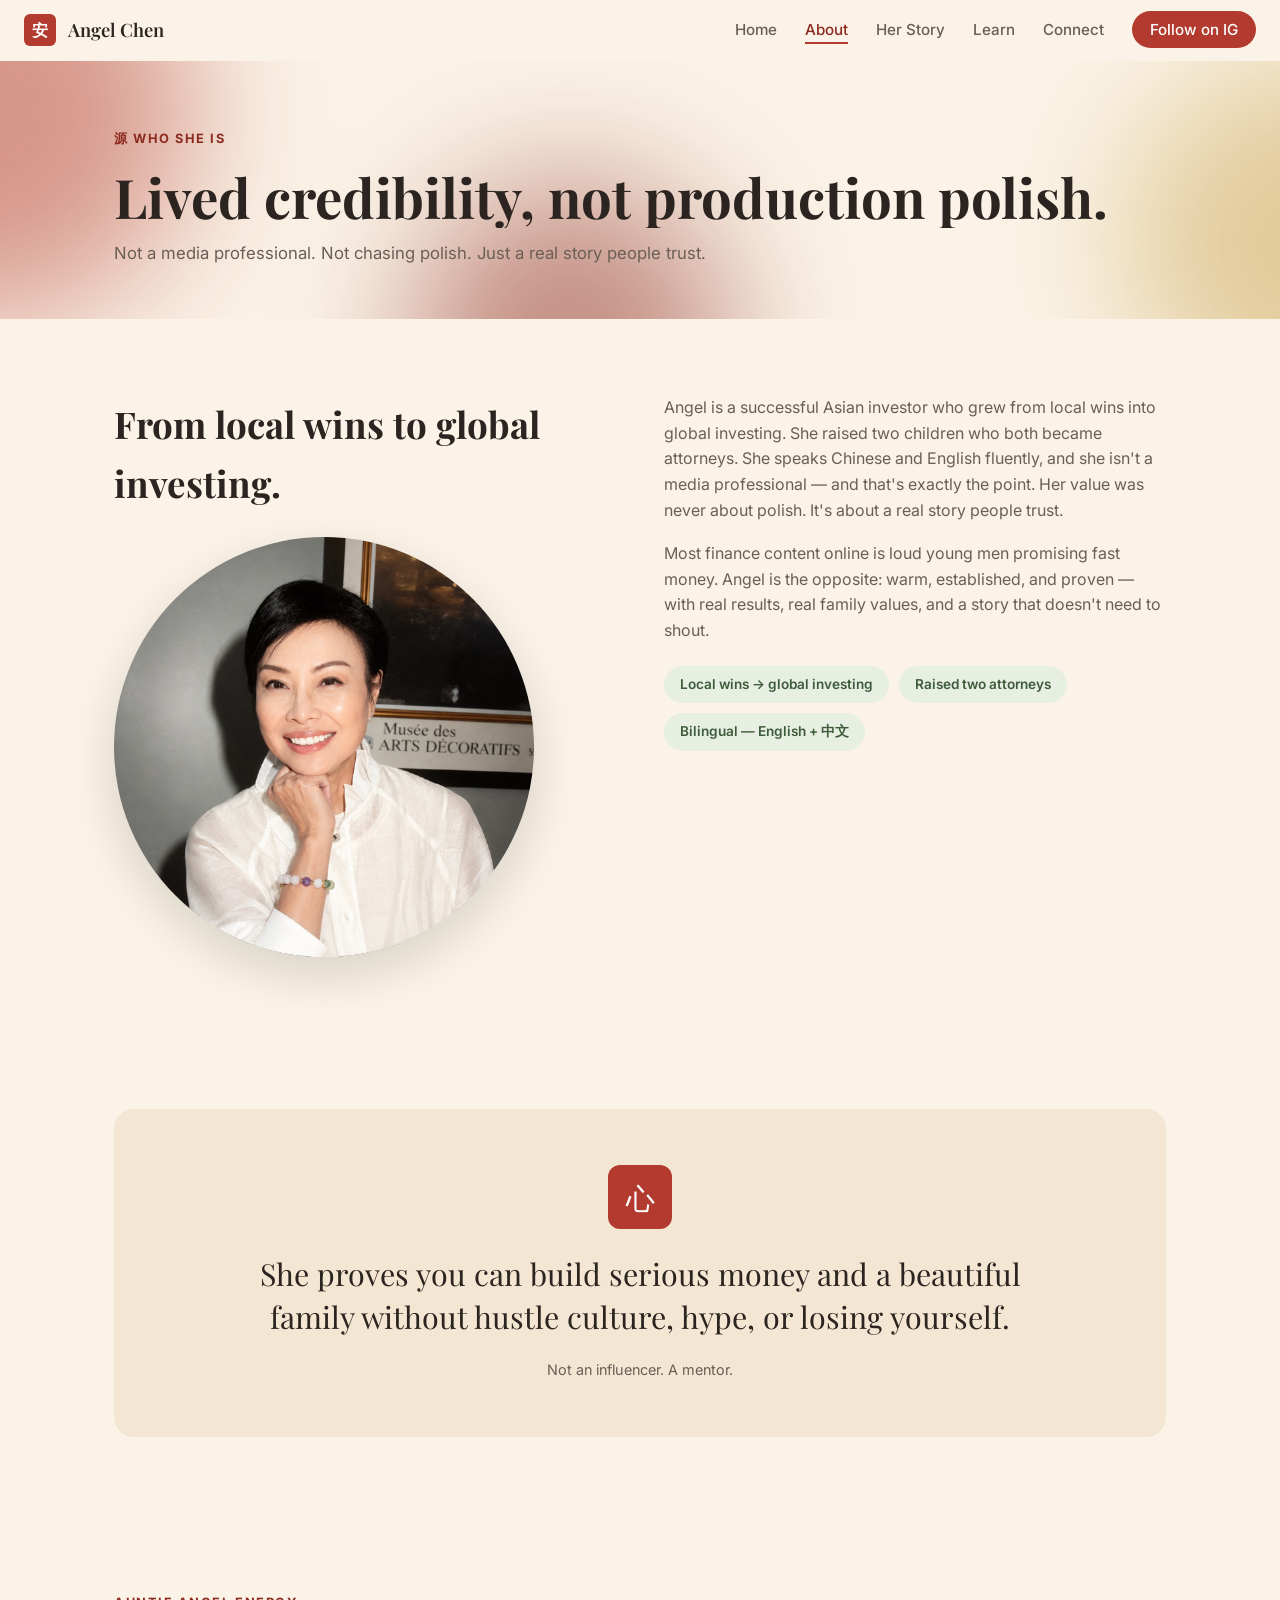
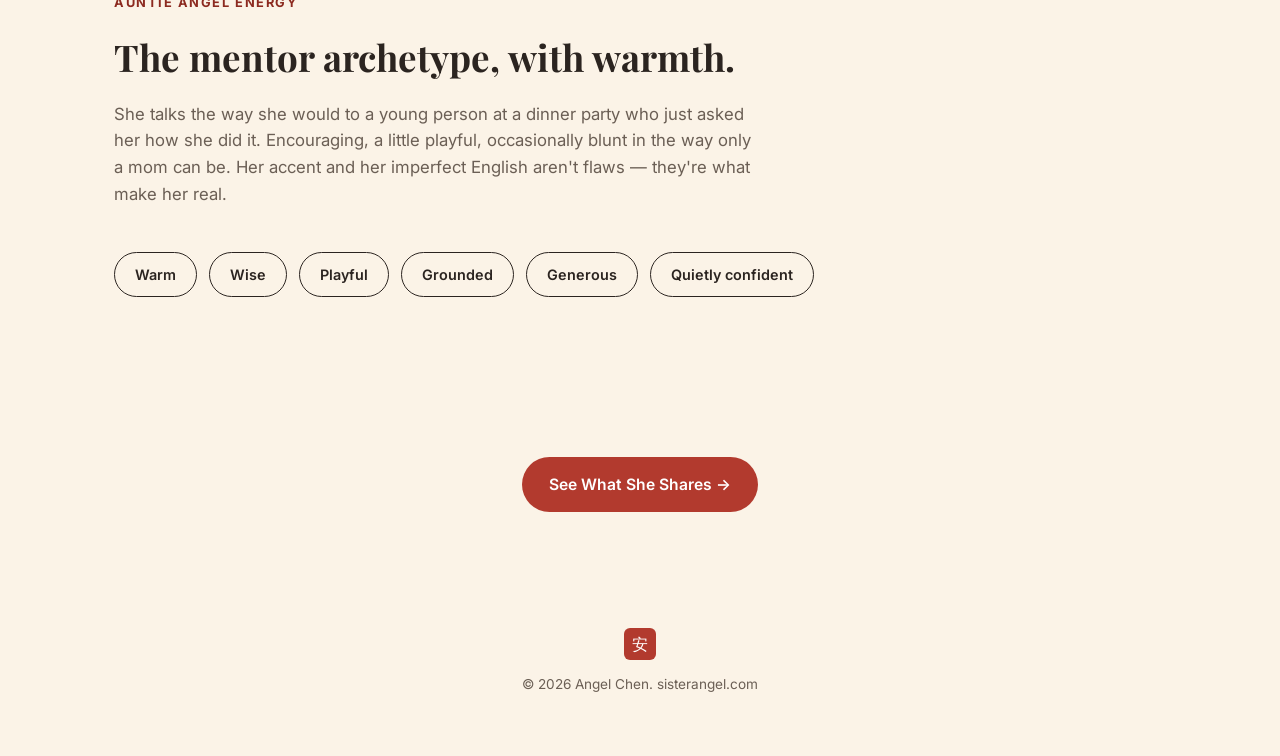
==== about.html @ d4e346df "Angel Chen site: pages, high-res photos, Learn packages" ====
<!doctype html>
<html lang="en">
<head>
<meta charset="UTF-8">
<meta name="viewport" content="width=device-width, initial-scale=1">
<title>About Angel Chen — Lived Credibility, Not Production Polish</title>
<meta name="description" content="Angel Chen grew from local wins into global investing, raised two children who both became attorneys, and speaks Chinese and English fluently.">
<meta property="og:title" content="About Angel Chen">
<meta property="og:description" content="Lived credibility, not production polish. The warm, established alternative to hustle-culture finance content.">
<meta property="og:type" content="website">
<meta property="og:url" content="https://sisterangel.com/about.html">
<link rel="icon" href="favicon.svg" type="image/svg+xml">
<link rel="preconnect" href="https://fonts.googleapis.com">
<link href="https://fonts.googleapis.com/css2?family=Playfair+Display:wght@600;700&family=Inter:wght@400;500;600;700&display=swap" rel="stylesheet">
<link rel="stylesheet" href="styles.css?v=3">
</head>
<body>

<div class="progress-bar" id="progressBar"></div>

<nav class="nav">
  <div class="nav-inner">
    <a href="index.html" class="brand">
      <span class="seal sm">安</span>
      Angel Chen
    </a>
    <ul class="nav-links" id="navLinks">
      <li><a href="index.html">Home</a></li>
      <li><a href="about.html">About</a></li>
      <li><a href="story.html">Her Story</a></li>
      <li><a href="learn.html">Learn</a></li>
      <li><a href="connect.html">Connect</a></li>
      <li><a href="https://www.instagram.com/angelchenofficial/" class="nav-cta" target="_blank" rel="noopener">Follow on IG</a></li>
    </ul>
    <button class="nav-toggle" id="navToggle" aria-label="Toggle menu">
      <span></span><span></span><span></span>
    </button>
  </div>
</nav>

<header class="page-hero">
  <div class="aurora"><span></span><span></span><span></span></div>
  <div class="wrap page-hero-inner">
    <div class="eyebrow">源 Who She Is</div>
    <h1>Lived credibility, not production polish.</h1>
    <p>Not a media professional. Not chasing polish. Just a real story people trust.</p>
  </div>
</header>

<section id="about">
  <div class="wrap">
    <div class="about-grid">
      <div class="fade-in">
        <h2>From local wins to global investing.</h2>
        <img class="about-photo" src="images/about-portrait-hd.jpg" alt="Angel Chen portrait">
      </div>
      <div class="fade-in">
        <p>Angel is a successful Asian investor who grew from local wins into global investing. She raised two children who both became attorneys. She speaks Chinese and English fluently, and she isn't a media professional — and that's exactly the point. Her value was never about polish. It's about a real story people trust.</p>
        <p>Most finance content online is loud young men promising fast money. Angel is the opposite: warm, established, and proven — with real results, real family values, and a story that doesn't need to shout.</p>
        <div class="chips">
          <span class="chip">Local wins → global investing</span>
          <span class="chip">Raised two attorneys</span>
          <span class="chip">Bilingual — English + 中文</span>
        </div>
      </div>
    </div>
  </div>
</section>

<section id="philosophy">
  <div class="wrap">
    <div class="pullquote fade-in">
      <span class="seal lg">心</span>
      <blockquote>She proves you can build serious money and a beautiful family without hustle culture, hype, or losing yourself.</blockquote>
      <cite>Not an influencer. A mentor.</cite>
    </div>
  </div>
</section>

<section id="personality">
  <div class="wrap">
    <div class="section-head fade-in">
      <div class="eyebrow">Auntie Angel Energy</div>
      <h2>The mentor archetype, with warmth.</h2>
      <p>She talks the way she would to a young person at a dinner party who just asked her how she did it. Encouraging, a little playful, occasionally blunt in the way only a mom can be. Her accent and her imperfect English aren't flaws — they're what make her real.</p>
    </div>
    <div class="traits fade-in">
      <span class="trait">Warm</span>
      <span class="trait">Wise</span>
      <span class="trait">Playful</span>
      <span class="trait">Grounded</span>
      <span class="trait">Generous</span>
      <span class="trait">Quietly confident</span>
    </div>
  </div>
</section>

<section>
  <div class="wrap page-cta fade-in">
    <a class="btn btn-primary" href="story.html">See What She Shares →</a>
  </div>
</section>

<footer>
  <div class="wrap">
    <span class="seal sm">安</span>
    <div>© 2026 Angel Chen. sisterangel.com</div>
  </div>
</footer>

<script src="script.js"></script>
</body>
</html>
---- styles.css ----
:root {
  --cream: #FBF3E7;
  --cream-2: #F3E6D3;
  --ink: #2B2420;
  --ink-soft: #6B5F55;
  --red: #B23A2E;
  --red-deep: #8C2A20;
  --gold: #C9A24B;
  --sage-bg: #E7EFE3;
  --sage-text: #3E5C3A;
  --line: #E4D5BC;
  --serif: "Playfair Display", Georgia, serif;
  --sans: "Inter", -apple-system, BlinkMacSystemFont, "Segoe UI", sans-serif;
  --ease: cubic-bezier(0.16, 0.8, 0.3, 1);
}

* { box-sizing: border-box; }

html { scroll-behavior: smooth; }

@media (prefers-reduced-motion: reduce) {
  html { scroll-behavior: auto; }
  * { animation: none !important; transition: none !important; }
}

body {
  margin: 0;
  font-family: var(--sans);
  color: var(--ink);
  background: var(--cream);
  line-height: 1.6;
  -webkit-font-smoothing: antialiased;
  overflow-x: hidden;
}

img, svg { max-width: 100%; display: block; }
a { color: inherit; }

.wrap {
  max-width: 1100px;
  margin: 0 auto;
  padding: 0 24px;
}

/* Scroll progress bar */
.progress-bar {
  position: fixed;
  top: 0;
  left: 0;
  height: 3px;
  width: 0%;
  background: linear-gradient(90deg, var(--red), var(--gold));
  z-index: 100;
}

/* Seal badge */
.seal {
  display: inline-flex;
  align-items: center;
  justify-content: center;
  width: 44px;
  height: 44px;
  background: var(--red);
  color: #fff;
  font-family: var(--serif);
  font-size: 1.3rem;
  border-radius: 8px;
  flex-shrink: 0;
}
.seal.sm { width: 32px; height: 32px; font-size: 1rem; border-radius: 6px; }
.seal.lg { width: 64px; height: 64px; font-size: 1.8rem; border-radius: 12px; }

/* Nav */
.nav {
  position: sticky;
  top: 0;
  z-index: 50;
  background: rgba(251, 243, 231, 0.85);
  backdrop-filter: blur(10px);
  border-bottom: 1px solid transparent;
  transition: border-color 0.3s ease, box-shadow 0.3s ease;
}
.nav.scrolled {
  border-color: var(--line);
  box-shadow: 0 6px 24px rgba(43, 36, 32, 0.06);
}
.nav-inner {
  display: flex;
  align-items: center;
  justify-content: space-between;
  padding: 14px 24px;
  transition: padding 0.3s ease;
}
.nav.scrolled .nav-inner { padding: 10px 24px; }
.brand {
  display: flex;
  align-items: center;
  gap: 12px;
  font-family: var(--serif);
  font-size: 1.15rem;
  font-weight: 600;
  text-decoration: none;
  color: var(--ink);
}
.nav-links {
  display: flex;
  align-items: center;
  gap: 28px;
  list-style: none;
  margin: 0;
  padding: 0;
}
.nav-links a {
  position: relative;
  text-decoration: none;
  font-size: 0.95rem;
  color: var(--ink-soft);
  font-weight: 500;
  transition: color 0.2s ease;
}
.nav-links a::after {
  content: "";
  position: absolute;
  left: 0;
  right: 0;
  bottom: -5px;
  height: 2px;
  background: var(--red);
  transform: scaleX(0);
  transform-origin: left;
  transition: transform 0.3s var(--ease);
}
.nav-links a:hover { color: var(--red); }
.nav-links a.active { color: var(--red-deep); }
.nav-links a:hover::after,
.nav-links a.active::after { transform: scaleX(1); }
.nav-cta {
  background: var(--red);
  color: #fff !important;
  padding: 9px 18px;
  border-radius: 100px;
  font-weight: 600;
}
.nav-cta::after { display: none; }
.nav-toggle {
  display: none;
  background: none;
  border: none;
  cursor: pointer;
  padding: 6px;
}
.nav-toggle span {
  display: block;
  width: 24px;
  height: 2px;
  background: var(--ink);
  margin: 5px 0;
}

@media (max-width: 780px) {
  .nav-links {
    position: absolute;
    top: 100%;
    left: 0;
    right: 0;
    background: var(--cream);
    flex-direction: column;
    align-items: flex-start;
    padding: 20px 24px 28px;
    border-bottom: 1px solid var(--line);
    display: none;
    gap: 18px;
  }
  .nav-links.open { display: flex; }
  .nav-toggle { display: block; }
}

/* Hero */
.hero {
  position: relative;
  overflow: hidden;
  padding: 72px 0 88px;
}
.aurora {
  position: absolute;
  inset: -15% -10%;
  z-index: 0;
  pointer-events: none;
  filter: blur(70px);
  opacity: 0.5;
}
.aurora span {
  position: absolute;
  border-radius: 50%;
}
.aurora span:nth-child(1) {
  width: 420px; height: 420px;
  background: var(--red);
  top: -120px; left: -100px;
  animation: drift1 20s ease-in-out infinite;
}
.aurora span:nth-child(2) {
  width: 360px; height: 360px;
  background: var(--gold);
  top: 40px; right: -80px;
  animation: drift2 24s ease-in-out infinite;
}
.aurora span:nth-child(3) {
  width: 320px; height: 320px;
  background: var(--red-deep);
  bottom: -140px; left: 35%;
  animation: drift3 28s ease-in-out infinite;
}
@keyframes drift1 {
  0%, 100% { transform: translate(0, 0) scale(1); }
  50% { transform: translate(50px, 40px) scale(1.12); }
}
@keyframes drift2 {
  0%, 100% { transform: translate(0, 0) scale(1); }
  50% { transform: translate(-40px, 30px) scale(1.08); }
}
@keyframes drift3 {
  0%, 100% { transform: translate(0, 0) scale(1); }
  50% { transform: translate(30px, -30px) scale(1.15); }
}

.hero-inner {
  position: relative;
  z-index: 1;
  display: grid;
  grid-template-columns: 1.1fr 0.9fr;
  gap: 56px;
  align-items: center;
}
.eyebrow {
  display: inline-flex;
  align-items: center;
  gap: 8px;
  font-size: 0.8rem;
  letter-spacing: 0.12em;
  text-transform: uppercase;
  color: var(--red-deep);
  font-weight: 700;
  margin-bottom: 18px;
}
h1 {
  font-family: var(--serif);
  font-size: clamp(2.2rem, 4.5vw, 3.4rem);
  line-height: 1.12;
  margin: 0 0 22px;
}
.word { display: inline-block; overflow: hidden; vertical-align: top; }
.word-inner {
  display: inline-block;
  transform: translateY(115%);
  transition: transform 0.9s var(--ease);
  transition-delay: calc(var(--i, 0) * 0.05s);
}
.word-inner.in { transform: translateY(0); }

.lede {
  font-size: 1.15rem;
  color: var(--ink-soft);
  max-width: 46ch;
  margin: 0 0 30px;
}
.quote-line {
  font-family: var(--serif);
  font-style: italic;
  font-size: 1.25rem;
  color: var(--ink);
}
.btn-row { display: flex; gap: 14px; flex-wrap: wrap; margin-top: 8px; }
.btn {
  display: inline-flex;
  align-items: center;
  gap: 8px;
  text-decoration: none;
  font-weight: 600;
  padding: 14px 26px;
  border-radius: 100px;
  font-size: 0.98rem;
  border: 1px solid transparent;
  transition: background 0.25s ease, color 0.25s ease, transform 0.2s ease, box-shadow 0.25s ease;
  will-change: transform;
}
.btn-primary { background: var(--red); color: #fff; }
.btn-primary:hover { background: var(--red-deep); box-shadow: 0 10px 30px rgba(178,58,46,0.3); }
.btn-ghost { border-color: var(--ink); color: var(--ink); }
.btn-ghost:hover { background: var(--ink); color: var(--cream); }

.portrait-frame {
  aspect-ratio: 4 / 5;
  border-radius: 18px;
  background: linear-gradient(160deg, var(--red) 0%, var(--red-deep) 100%);
  position: relative;
  display: flex;
  align-items: center;
  justify-content: center;
  overflow: hidden;
  transform: perspective(900px) rotateX(0) rotateY(0);
  transition: transform 0.15s ease-out;
  will-change: transform;
}
.portrait-frame img {
  width: 100%;
  height: 100%;
  object-fit: cover;
  object-position: center 20%;
}
.portrait-frame .mark {
  font-family: var(--serif);
  font-size: 7rem;
  color: rgba(255,255,255,0.16);
}
.portrait-frame .cap {
  position: absolute;
  bottom: 22px;
  left: 22px;
  right: 22px;
  color: rgba(255,255,255,0.85);
  font-size: 0.8rem;
  letter-spacing: 0.04em;
  text-transform: uppercase;
  border-top: 1px solid rgba(255,255,255,0.3);
  padding-top: 10px;
}

@media (max-width: 860px) {
  .hero-inner { grid-template-columns: 1fr; }
  .portrait-frame { max-width: 340px; margin: 0 auto; }
}

/* Sub-page header */
.page-hero {
  position: relative;
  overflow: hidden;
  padding: 64px 0 52px;
}
.page-hero-inner { position: relative; z-index: 1; }
.page-hero h1 { margin-bottom: 12px; }
.page-hero p { color: var(--ink-soft); font-size: 1.05rem; max-width: 60ch; margin: 0; }

.page-cta {
  text-align: center;
  padding-top: 8px;
}
.page-cta a { display: inline-flex; }

/* Marquee brand strip */
.marquee {
  overflow: hidden;
  border-top: 1px solid var(--line);
  border-bottom: 1px solid var(--line);
  background: var(--cream-2);
  padding: 16px 0;
}
.marquee-track {
  display: flex;
  width: max-content;
  gap: 48px;
  animation: marquee 30s linear infinite;
}
.marquee:hover .marquee-track { animation-play-state: paused; }
.marquee-track .grp { display: flex; gap: 48px; }
.marquee-track span {
  font-family: var(--serif);
  font-size: 0.95rem;
  letter-spacing: 0.04em;
  color: var(--red-deep);
  white-space: nowrap;
  display: inline-flex;
  align-items: center;
  gap: 10px;
}
@keyframes marquee {
  from { transform: translateX(0); }
  to { transform: translateX(-50%); }
}

/* Sections */
section { padding: 76px 0; }
.section-head { max-width: 640px; margin: 0 0 44px; }
.section-head .eyebrow { margin-bottom: 14px; }
h2 {
  font-family: var(--serif);
  font-size: clamp(1.7rem, 3vw, 2.3rem);
  margin: 0 0 14px;
}
.section-head p { color: var(--ink-soft); font-size: 1.05rem; margin: 0; }
.divider { border: none; border-top: 1px solid var(--line); margin: 0; }

/* About */
.about-grid {
  display: grid;
  grid-template-columns: 1fr 1fr;
  gap: 48px;
  align-items: start;
}
.about-grid p { margin: 0 0 18px; color: var(--ink-soft); }
.about-photo {
  width: min(100%, 420px);
  display: block;
  border-radius: 50%;
  margin-top: 24px;
  object-fit: cover;
  aspect-ratio: 1 / 1;
  box-shadow: 0 18px 50px rgba(0,0,0,0.14);
}
.chips { display: flex; flex-wrap: wrap; gap: 10px; margin-top: 22px; }
.chip {
  background: var(--sage-bg);
  color: var(--sage-text);
  font-size: 0.85rem;
  font-weight: 600;
  padding: 8px 16px;
  border-radius: 100px;
}

/* Stats */
.stats-grid {
  display: grid;
  grid-template-columns: repeat(4, 1fr);
  gap: 24px;
  text-align: center;
}
.stat-num {
  display: block;
  font-family: var(--serif);
  font-size: clamp(2.2rem, 4vw, 3rem);
  color: var(--red);
  font-weight: 700;
}
.stat-label {
  display: block;
  margin-top: 8px;
  font-size: 0.82rem;
  color: var(--ink-soft);
  text-transform: uppercase;
  letter-spacing: 0.06em;
}
@media (max-width: 700px) {
  .stats-grid { grid-template-columns: repeat(2, 1fr); row-gap: 40px; }
}

/* Pull quote */
.pullquote {
  background: var(--cream-2);
  border-radius: 20px;
  padding: 56px;
  text-align: center;
  position: relative;
}
.pullquote .seal { margin: 0 auto 24px; }
.pullquote blockquote {
  font-family: var(--serif);
  font-size: clamp(1.3rem, 2.6vw, 1.9rem);
  line-height: 1.4;
  margin: 0;
  max-width: 46ch;
  margin-inline: auto;
}
.pullquote cite {
  display: block;
  margin-top: 20px;
  font-style: normal;
  color: var(--ink-soft);
  font-size: 0.9rem;
}

/* Personality */
.traits { display: flex; flex-wrap: wrap; gap: 12px; margin: 28px 0 0; }
.trait {
  border: 1px solid var(--ink);
  padding: 10px 20px;
  border-radius: 100px;
  font-size: 0.9rem;
  font-weight: 600;
  transition: background 0.2s ease, color 0.2s ease;
}
.trait:hover { background: var(--ink); color: var(--cream); }

/* Pillars */
.pillars-grid {
  display: grid;
  grid-template-columns: repeat(4, 1fr);
  gap: 20px;
}
.pillar-card {
  background: #fff;
  border: 1px solid var(--line);
  border-radius: 16px;
  padding: 28px 22px;
  transition: transform 0.35s var(--ease), box-shadow 0.35s var(--ease);
}
.pillar-card:hover {
  transform: translateY(-6px);
  box-shadow: 0 16px 40px rgba(43, 36, 32, 0.1);
}
.pillar-card .seal { margin-bottom: 18px; transition: transform 0.35s var(--ease); }
.pillar-card:hover .seal { transform: rotate(-6deg) scale(1.05); }
.pillar-card h3 { font-family: var(--serif); font-size: 1.15rem; margin: 0 0 10px; }
.pillar-card p { font-size: 0.92rem; color: var(--ink-soft); margin: 0 0 14px; }
.pillar-card .ex {
  font-size: 0.82rem;
  font-style: italic;
  color: var(--red-deep);
  border-top: 1px dashed var(--line);
  padding-top: 12px;
}
.pillars-grid .pillar-card:nth-child(1) { transition-delay: 0s; }
.pillars-grid .pillar-card:nth-child(2) { transition-delay: 0.08s; }
.pillars-grid .pillar-card:nth-child(3) { transition-delay: 0.16s; }
.pillars-grid .pillar-card:nth-child(4) { transition-delay: 0.24s; }

@media (max-width: 900px) { .pillars-grid { grid-template-columns: 1fr 1fr; } }
@media (max-width: 560px) {
  .pillars-grid { grid-template-columns: 1fr; }
  .about-grid { grid-template-columns: 1fr; }
}

/* Gallery */
.gallery-grid { display: grid; grid-template-columns: repeat(3, 1fr); gap: 18px; }
.gallery-tile {
  aspect-ratio: 3 / 4;
  border-radius: 14px;
  background: linear-gradient(150deg, var(--cream-2), var(--line));
  position: relative;
  display: flex;
  align-items: flex-end;
  padding: 18px;
  overflow: hidden;
  transition: transform 0.35s var(--ease);
}
.gallery-tile:hover { transform: scale(1.03); }
.gallery-tile img {
  position: absolute;
  inset: 0;
  width: 100%;
  height: 100%;
  object-fit: cover;
}
.gallery-tile.has-photo {
  background: none;
}
.gallery-tile.has-photo::after {
  content: "";
  position: absolute;
  inset: 0;
  background: linear-gradient(180deg, rgba(0,0,0,0) 45%, rgba(0,0,0,0.65) 100%);
}
.gallery-tile span { position: relative; z-index: 1; font-size: 0.88rem; font-weight: 600; color: var(--ink); }
.gallery-tile.has-photo span { color: #fff; }
.gallery-tile::before {
  content: "行";
  position: absolute;
  top: 14px; right: 16px;
  z-index: 1;
  font-family: var(--serif);
  font-size: 1.6rem;
  color: rgba(178,58,46,0.35);
  transition: transform 0.5s var(--ease);
}
.gallery-tile.has-photo::before { color: rgba(255,255,255,0.75); }
.gallery-tile:hover::before { transform: rotate(12deg) scale(1.1); }
.gallery-grid .gallery-tile:nth-child(1) { transition-delay: 0s; }
.gallery-grid .gallery-tile:nth-child(2) { transition-delay: 0.1s; }
.gallery-grid .gallery-tile:nth-child(3) { transition-delay: 0.2s; }
@media (max-width: 700px) { .gallery-grid { grid-template-columns: 1fr 1fr; } }

/* Connect / footer */
.connect {
  background: var(--ink);
  color: var(--cream);
  border-radius: 24px;
  padding: 60px 48px;
  text-align: center;
}
.connect h2 { color: var(--cream); }
.connect p { color: #cfc4b6; max-width: 50ch; margin: 0 auto 30px; }
.connect .btn-primary { background: var(--red); }
.connect .btn-ghost { border-color: var(--cream); color: var(--cream); }
.connect .btn-ghost:hover { background: var(--cream); color: var(--ink); }

.disclaimer {
  font-size: 0.78rem;
  color: var(--ink-soft);
  text-align: center;
  max-width: 60ch;
  margin: 40px auto 0;
  padding-top: 24px;
  border-top: 1px solid var(--line);
}
.connect .disclaimer { color: #a89a89; border-top-color: rgba(255,255,255,0.15); }

footer {
  padding: 40px 0 60px;
  text-align: center;
  color: var(--ink-soft);
  font-size: 0.85rem;
}
footer .seal { margin: 0 auto 14px; }

/* Reveal system: visible by default, JS adds .pending briefly before revealing */
.fade-in {
  opacity: 1;
  transform: none;
  filter: blur(0);
  transition: opacity 0.8s var(--ease), transform 0.8s var(--ease), filter 0.8s ease;
}
.fade-in.pending {
  opacity: 0;
  transform: translateY(24px) scale(0.98);
  filter: blur(6px);
}

/* Learn / pricing */
.pricing-grid {
  display: grid;
  grid-template-columns: repeat(3, 1fr);
  gap: 22px;
  align-items: stretch;
}
.price-card {
  position: relative;
  display: flex;
  flex-direction: column;
  background: #fff;
  border: 1px solid var(--line);
  border-radius: 20px;
  padding: 34px 28px 28px;
  transition: transform 0.35s var(--ease), box-shadow 0.35s var(--ease);
}
.price-card:hover {
  transform: translateY(-6px);
  box-shadow: 0 18px 44px rgba(43, 36, 32, 0.1);
}
.price-card.featured {
  background: var(--ink);
  color: var(--cream);
  border-color: var(--ink);
  box-shadow: 0 22px 56px rgba(43, 36, 32, 0.22);
}
.price-card .seal { margin-bottom: 18px; }
.price-card.featured .seal { background: var(--gold); color: var(--ink); }
.price-card h3 { font-family: var(--serif); font-size: 1.4rem; margin: 0 0 12px; }
.price-tag { display: flex; align-items: baseline; gap: 8px; margin: 0 0 6px; }
.price-tag .amount {
  font-family: var(--serif);
  font-size: 2.4rem;
  font-weight: 700;
  color: var(--red);
  line-height: 1;
}
.price-card.featured .amount { color: var(--gold); }
.price-tag .per { font-size: 0.9rem; color: var(--ink-soft); }
.price-card.featured .per { color: #cfc4b6; }
.price-sub { font-size: 0.9rem; color: var(--ink-soft); margin: 0 0 22px; }
.price-card.featured .price-sub { color: #cfc4b6; }
.perks { list-style: none; padding: 0; margin: 0 0 28px; flex: 1; }
.perks li {
  position: relative;
  padding-left: 26px;
  margin-bottom: 11px;
  font-size: 0.93rem;
  line-height: 1.45;
}
.perks li::before {
  content: "✓";
  position: absolute;
  left: 0; top: 0;
  color: var(--red);
  font-weight: 700;
}
.price-card.featured .perks li::before { color: var(--gold); }
.price-card .btn { justify-content: center; width: 100%; }
.price-card.featured .btn-primary { background: var(--red); }
.price-card.featured .btn-primary:hover { background: var(--red-deep); }
.badge {
  position: absolute;
  top: -13px;
  left: 50%;
  transform: translateX(-50%);
  background: var(--gold);
  color: var(--ink);
  font-size: 0.74rem;
  font-weight: 700;
  letter-spacing: 0.1em;
  text-transform: uppercase;
  padding: 6px 14px;
  border-radius: 100px;
  white-space: nowrap;
}
.pricing-note {
  text-align: center;
  color: var(--ink-soft);
  font-size: 0.9rem;
  margin: 34px auto 0;
}
.pricing-note a { color: var(--red-deep); }
.pricing-grid .price-card:nth-child(1) { transition-delay: 0s; }
.pricing-grid .price-card:nth-child(2) { transition-delay: 0.08s; }
.pricing-grid .price-card:nth-child(3) { transition-delay: 0.16s; }
@media (max-width: 900px) {
  .pricing-grid { grid-template-columns: 1fr; max-width: 480px; margin: 0 auto; }
  .price-card.featured { order: -1; }
}

.steps-grid { display: grid; grid-template-columns: repeat(3, 1fr); gap: 28px; }
.step-num {
  display: block;
  font-family: var(--serif);
  font-size: 2rem;
  color: var(--gold);
  font-weight: 700;
  margin-bottom: 10px;
}
.step h3 { font-family: var(--serif); font-size: 1.15rem; margin: 0 0 8px; }
.step p { color: var(--ink-soft); margin: 0; font-size: 0.95rem; }
@media (max-width: 700px) { .steps-grid { grid-template-columns: 1fr; } }

.faq-list { max-width: 720px; }
.faq-list details {
  border-top: 1px solid var(--line);
  padding: 18px 0;
}
.faq-list details:last-child { border-bottom: 1px solid var(--line); }
.faq-list summary {
  cursor: pointer;
  font-weight: 600;
  font-size: 1.02rem;
  list-style: none;
  display: flex;
  justify-content: space-between;
  align-items: center;
  gap: 16px;
}
.faq-list summary::-webkit-details-marker { display: none; }
.faq-list summary::after {
  content: "+";
  font-family: var(--serif);
  font-size: 1.4rem;
  color: var(--red);
  transition: transform 0.3s var(--ease);
}
.faq-list details[open] summary::after { transform: rotate(45deg); }
.faq-list details p { color: var(--ink-soft); margin: 12px 0 0; max-width: 62ch; }

/* Home teaser for Learn */
.learn-teaser {
  display: grid;
  grid-template-columns: 1.1fr 0.9fr;
  gap: 40px;
  align-items: center;
  background: var(--cream-2);
  border-radius: 24px;
  padding: 48px;
}
.learn-teaser p { color: var(--ink-soft); margin: 0 0 24px; }
.teaser-list { list-style: none; padding: 0; margin: 0; display: grid; gap: 12px; }
.teaser-list li {
  display: flex;
  justify-content: space-between;
  gap: 16px;
  background: #fff;
  border: 1px solid var(--line);
  border-radius: 12px;
  padding: 14px 18px;
  font-size: 0.95rem;
}
.teaser-list li strong { font-weight: 600; }
.teaser-list li span { color: var(--red-deep); font-weight: 700; white-space: nowrap; }
@media (max-width: 800px) { .learn-teaser { grid-template-columns: 1fr; padding: 32px 24px; } }
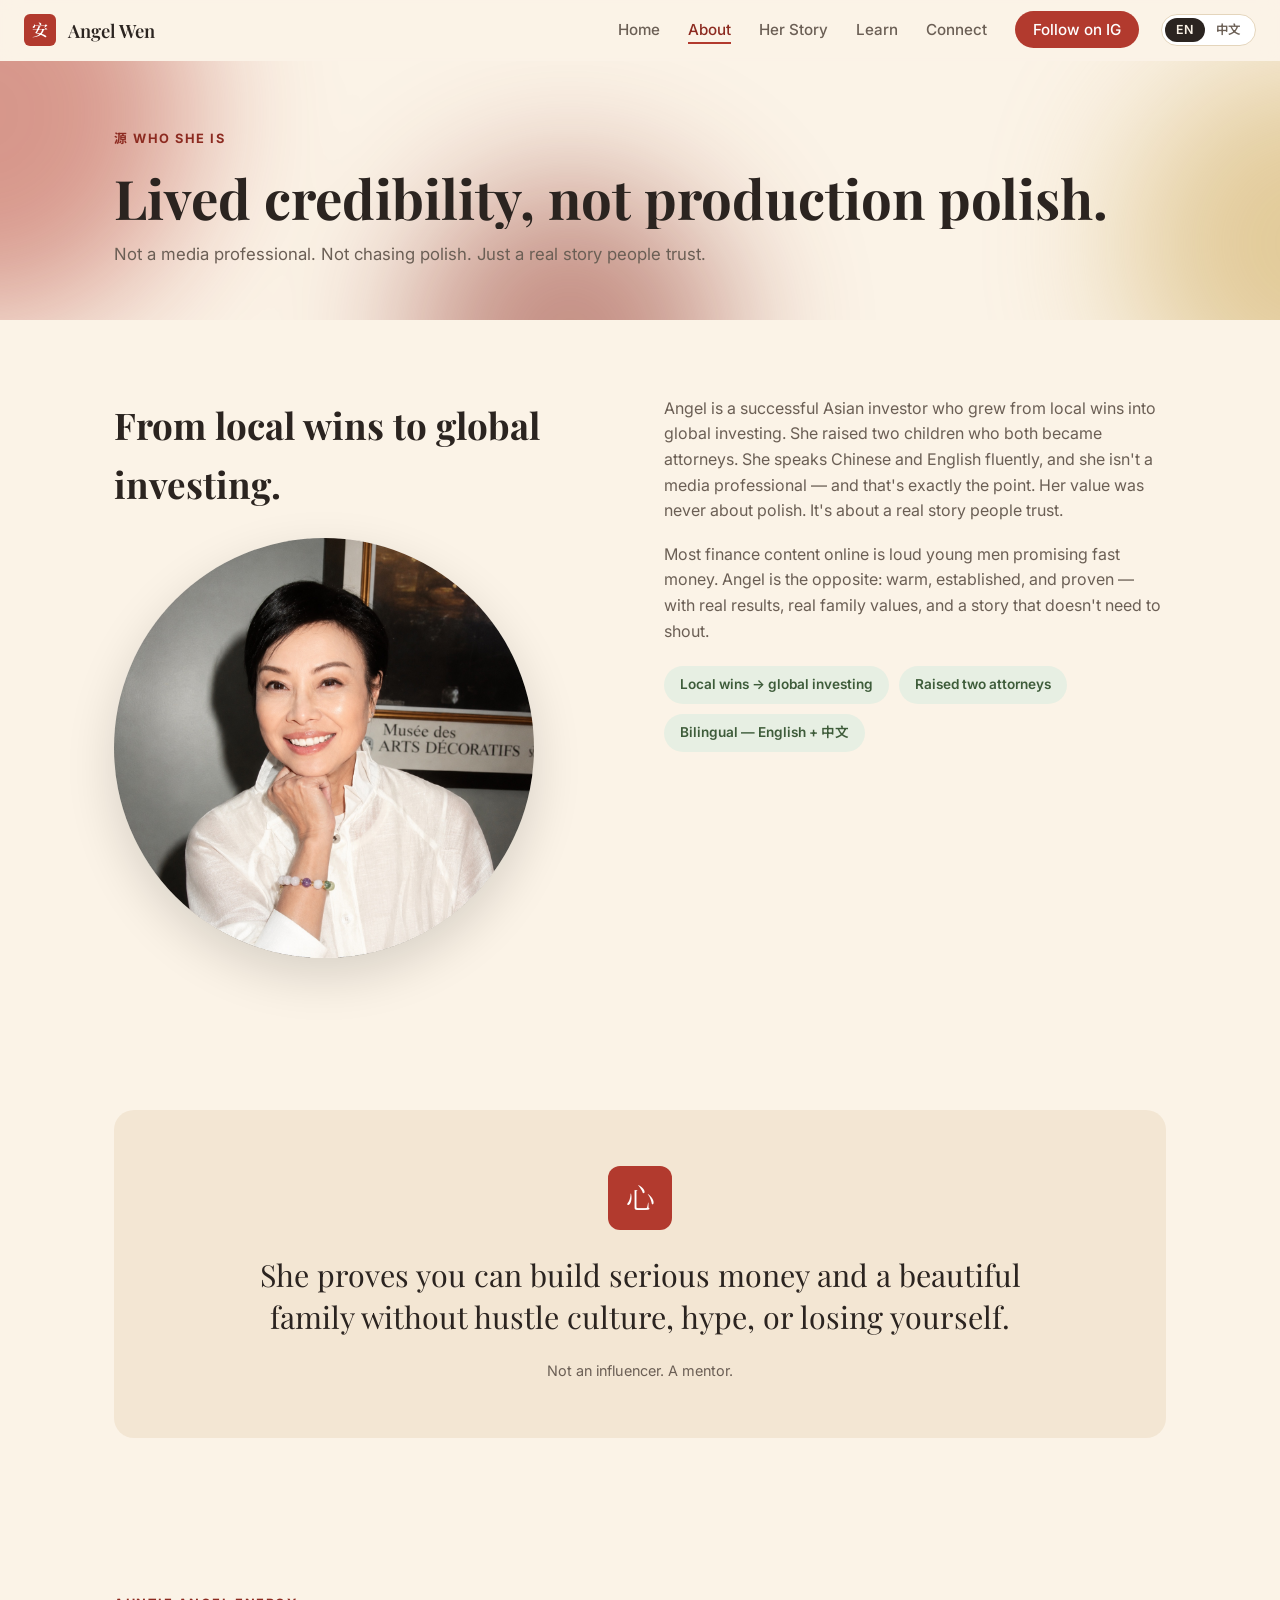
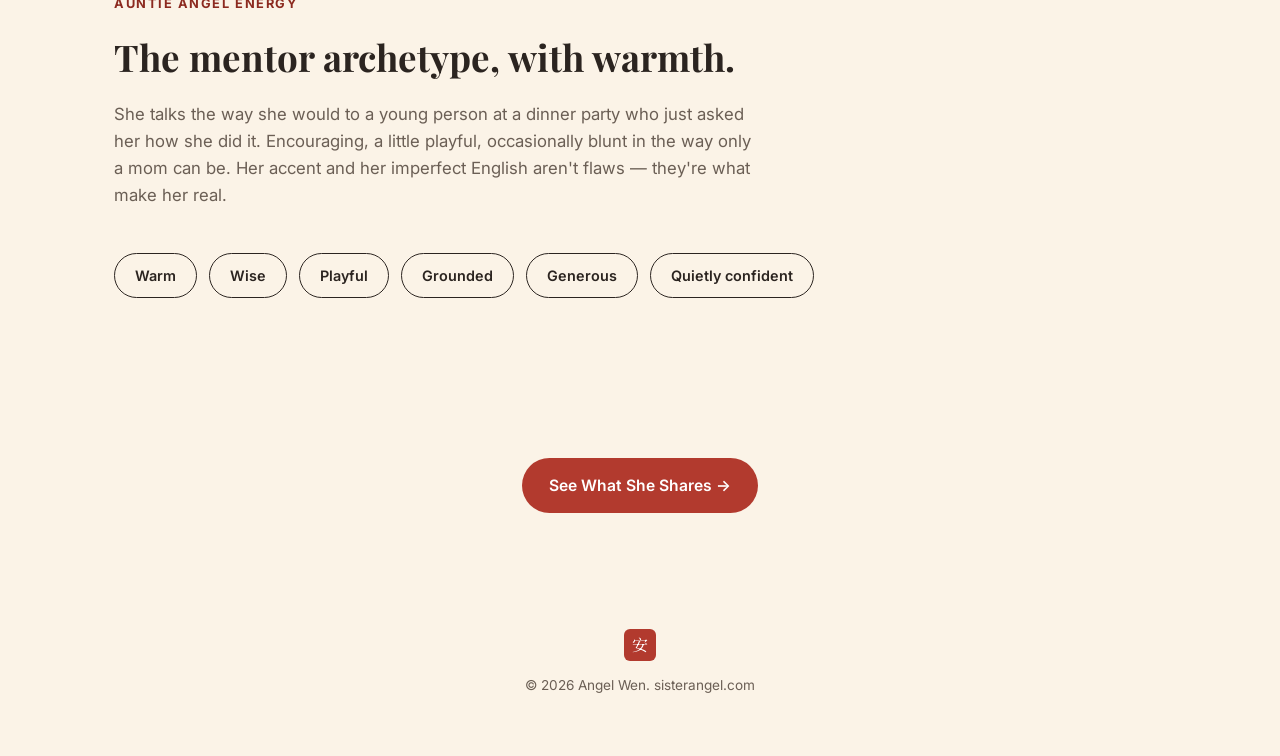
==== commit a4667445: "Add EN/中文 language switch with full Chinese translation; rename Angel Chen to Angel Wen Co-Authored-" ====
--- a/about.html
+++ b/about.html
@@ -3,16 +3,16 @@
 <head>
 <meta charset="UTF-8">
 <meta name="viewport" content="width=device-width, initial-scale=1">
-<title>About Angel Chen — Lived Credibility, Not Production Polish</title>
-<meta name="description" content="Angel Chen grew from local wins into global investing, raised two children who both became attorneys, and speaks Chinese and English fluently.">
-<meta property="og:title" content="About Angel Chen">
+<title>About Angel Wen — Lived Credibility, Not Production Polish</title>
+<meta name="description" content="Angel Wen grew from local wins into global investing, raised two children who both became attorneys, and speaks Chinese and English fluently.">
+<meta property="og:title" content="About Angel Wen">
 <meta property="og:description" content="Lived credibility, not production polish. The warm, established alternative to hustle-culture finance content.">
 <meta property="og:type" content="website">
 <meta property="og:url" content="https://sisterangel.com/about.html">
 <link rel="icon" href="favicon.svg" type="image/svg+xml">
 <link rel="preconnect" href="https://fonts.googleapis.com">
-<link href="https://fonts.googleapis.com/css2?family=Playfair+Display:wght@600;700&family=Inter:wght@400;500;600;700&display=swap" rel="stylesheet">
-<link rel="stylesheet" href="styles.css?v=3">
+<link href="https://fonts.googleapis.com/css2?family=Playfair+Display:wght@600;700&family=Inter:wght@400;500;600;700&family=Noto+Serif+SC:wght@600;700&family=Noto+Sans+SC:wght@400;500;600;700&display=swap" rel="stylesheet">
+<link rel="stylesheet" href="styles.css?v=4">
 </head>
 <body>
 
@@ -22,7 +22,7 @@
   <div class="nav-inner">
     <a href="index.html" class="brand">
       <span class="seal sm">安</span>
-      Angel Chen
+      Angel Wen
     </a>
     <ul class="nav-links" id="navLinks">
       <li><a href="index.html">Home</a></li>
@@ -32,9 +32,16 @@
       <li><a href="connect.html">Connect</a></li>
       <li><a href="https://www.instagram.com/angelchenofficial/" class="nav-cta" target="_blank" rel="noopener">Follow on IG</a></li>
     </ul>
-    <button class="nav-toggle" id="navToggle" aria-label="Toggle menu">
-      <span></span><span></span><span></span>
-    </button>
+    <div class="nav-right">
+      <button class="lang-switch" id="langSwitch" type="button" aria-label="Switch language / 切换语言">
+        <span class="knob" aria-hidden="true"></span>
+        <span class="opt" data-lang="en">EN</span>
+        <span class="opt" data-lang="zh">中文</span>
+      </button>
+      <button class="nav-toggle" id="navToggle" aria-label="Toggle menu">
+        <span></span><span></span><span></span>
+      </button>
+    </div>
   </div>
 </nav>
 
@@ -52,7 +59,7 @@
     <div class="about-grid">
       <div class="fade-in">
         <h2>From local wins to global investing.</h2>
-        <img class="about-photo" src="images/about-portrait-hd.jpg" alt="Angel Chen portrait">
+        <img class="about-photo" src="images/about-portrait-hd.jpg" alt="Angel Wen portrait">
       </div>
       <div class="fade-in">
         <p>Angel is a successful Asian investor who grew from local wins into global investing. She raised two children who both became attorneys. She speaks Chinese and English fluently, and she isn't a media professional — and that's exactly the point. Her value was never about polish. It's about a real story people trust.</p>
@@ -104,10 +111,11 @@
 <footer>
   <div class="wrap">
     <span class="seal sm">安</span>
-    <div>© 2026 Angel Chen. sisterangel.com</div>
+    <div>© 2026 Angel Wen. sisterangel.com</div>
   </div>
 </footer>
 
+<script src="i18n.js"></script>
 <script src="script.js"></script>
 </body>
 </html>
--- a/styles.css
+++ b/styles.css
@@ -771,3 +771,59 @@
 .teaser-list li strong { font-weight: 600; }
 .teaser-list li span { color: var(--red-deep); font-weight: 700; white-space: nowrap; }
 @media (max-width: 800px) { .learn-teaser { grid-template-columns: 1fr; padding: 32px 24px; } }
+
+/* Language switch (EN / 中文) */
+:root {
+  --serif: "Playfair Display", "Noto Serif SC", "Songti SC", "STSong", Georgia, serif;
+  --sans: "Inter", "Noto Sans SC", "PingFang SC", "Microsoft YaHei", -apple-system, BlinkMacSystemFont, "Segoe UI", sans-serif;
+}
+.nav-inner { gap: 22px; }
+.nav-links { margin-left: auto; }
+.nav-right { display: flex; align-items: center; gap: 14px; flex-shrink: 0; }
+.lang-switch {
+  position: relative;
+  display: inline-flex;
+  align-items: center;
+  background: #fff;
+  border: 1px solid var(--line);
+  border-radius: 100px;
+  padding: 3px;
+  cursor: pointer;
+  font-family: var(--sans);
+  font-size: 0.78rem;
+  font-weight: 600;
+  color: var(--ink-soft);
+  line-height: 1;
+  transition: box-shadow 0.3s ease;
+}
+.lang-switch:hover { box-shadow: 0 6px 18px rgba(43, 36, 32, 0.1); }
+.lang-switch:focus-visible { outline: 2px solid var(--red); outline-offset: 2px; }
+.lang-switch .opt {
+  position: relative;
+  z-index: 1;
+  padding: 6px 11px;
+  border-radius: 100px;
+  letter-spacing: 0.04em;
+  transition: color 0.3s ease;
+  white-space: nowrap;
+}
+.lang-switch .knob {
+  position: absolute;
+  top: 3px;
+  left: 3px;
+  height: calc(100% - 6px);
+  width: 40px;
+  background: var(--ink);
+  border-radius: 100px;
+  transform: translateX(var(--knob-x, 0px));
+  transition: transform 0.35s var(--ease), width 0.35s var(--ease);
+}
+html[data-lang="en"] .lang-switch .opt[data-lang="en"],
+html[data-lang="zh"] .lang-switch .opt[data-lang="zh"] { color: var(--cream); }
+html[lang="zh-Hans"] .eyebrow { letter-spacing: 0.08em; }
+html[lang="zh-Hans"] .stat-label { letter-spacing: 0.08em; }
+html[lang="zh-Hans"] h1 { line-height: 1.25; }
+html[lang="zh-Hans"] .quote-line { font-style: normal; }
+@media (max-width: 780px) {
+  .lang-switch .opt { padding: 6px 9px; }
+}
